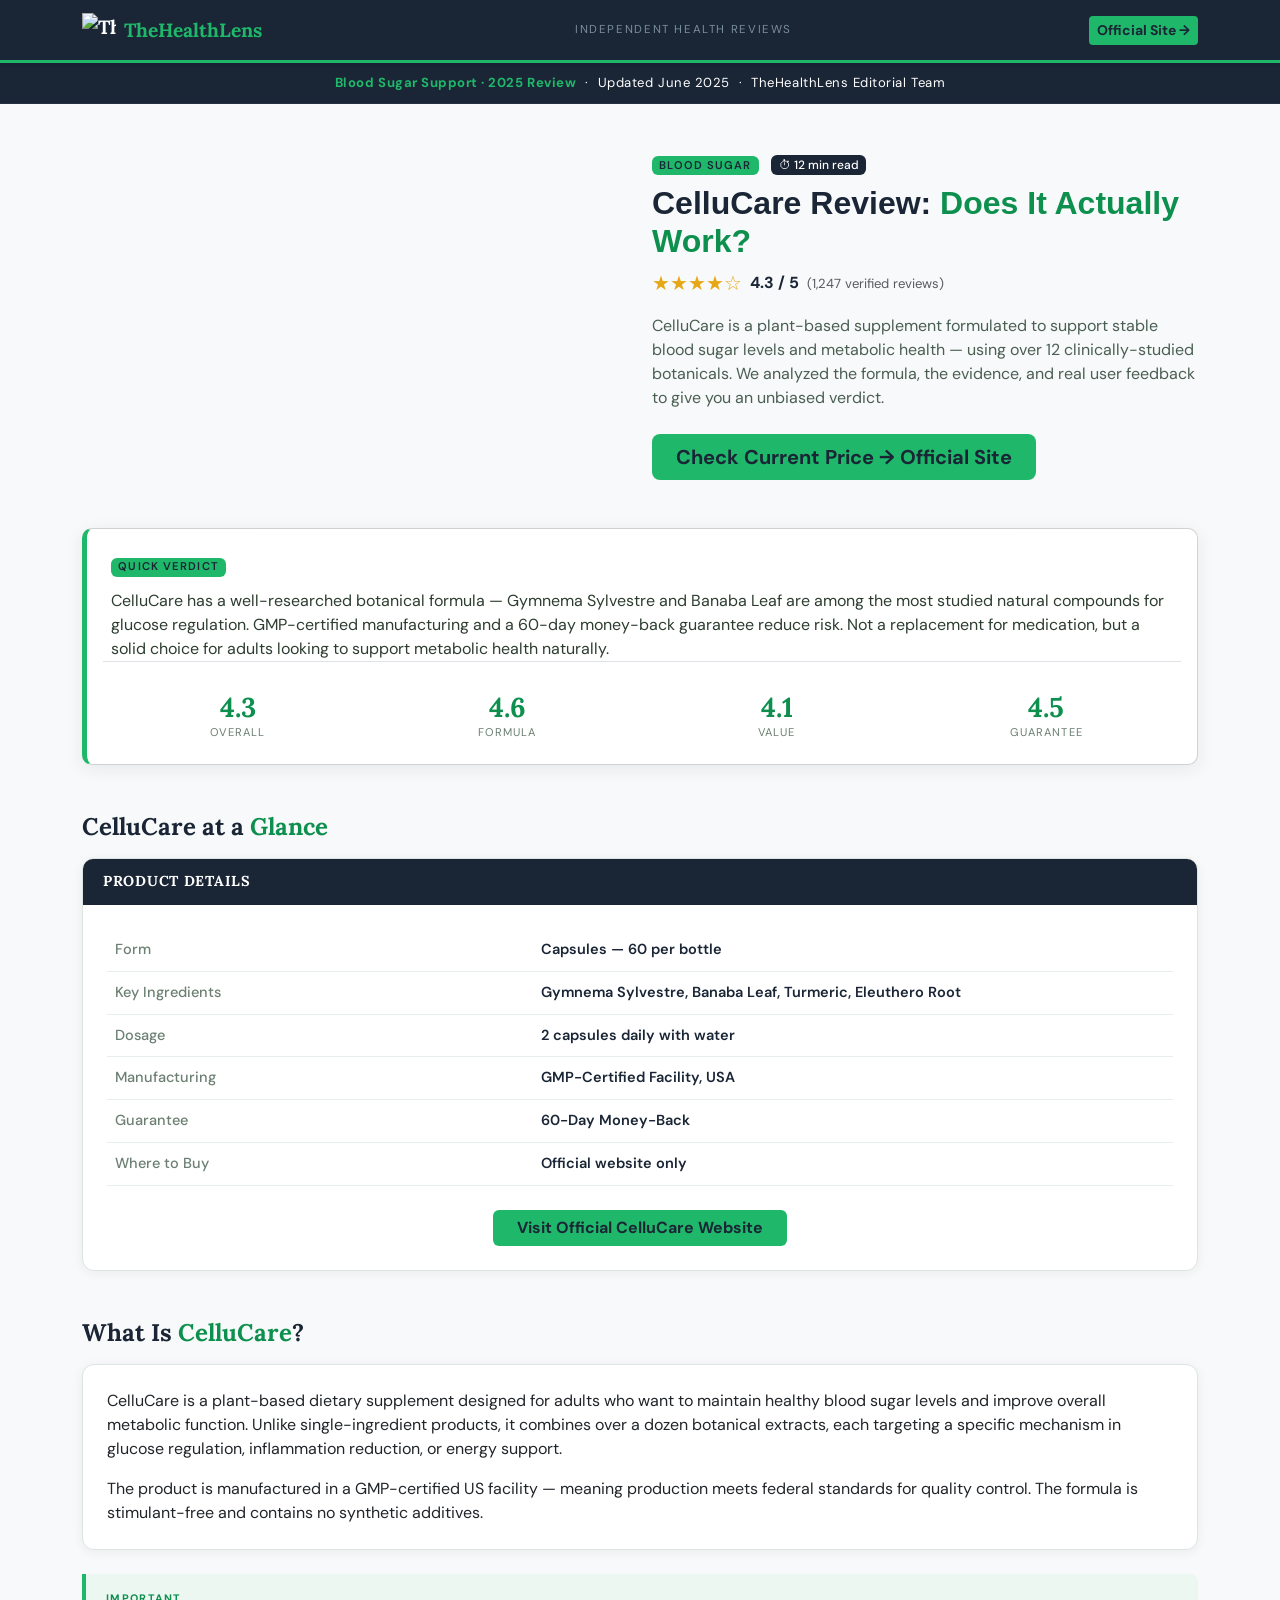
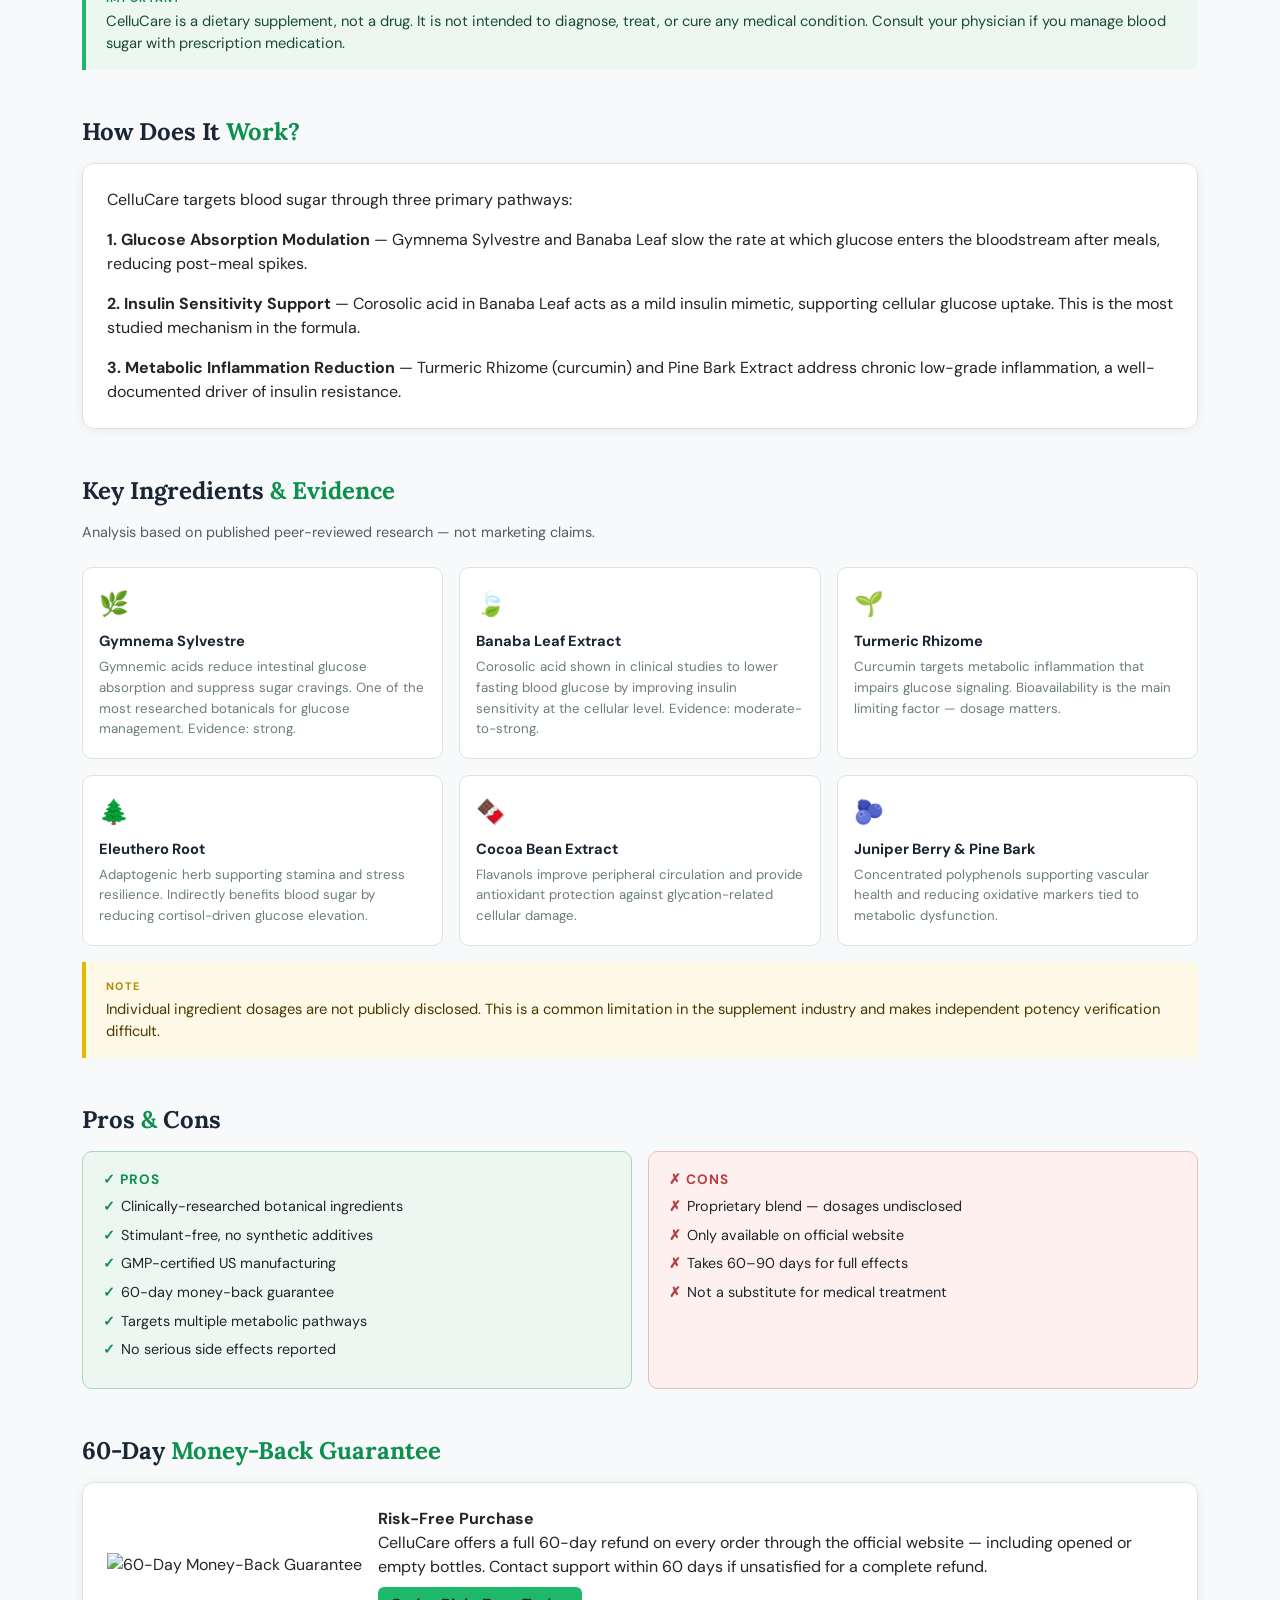
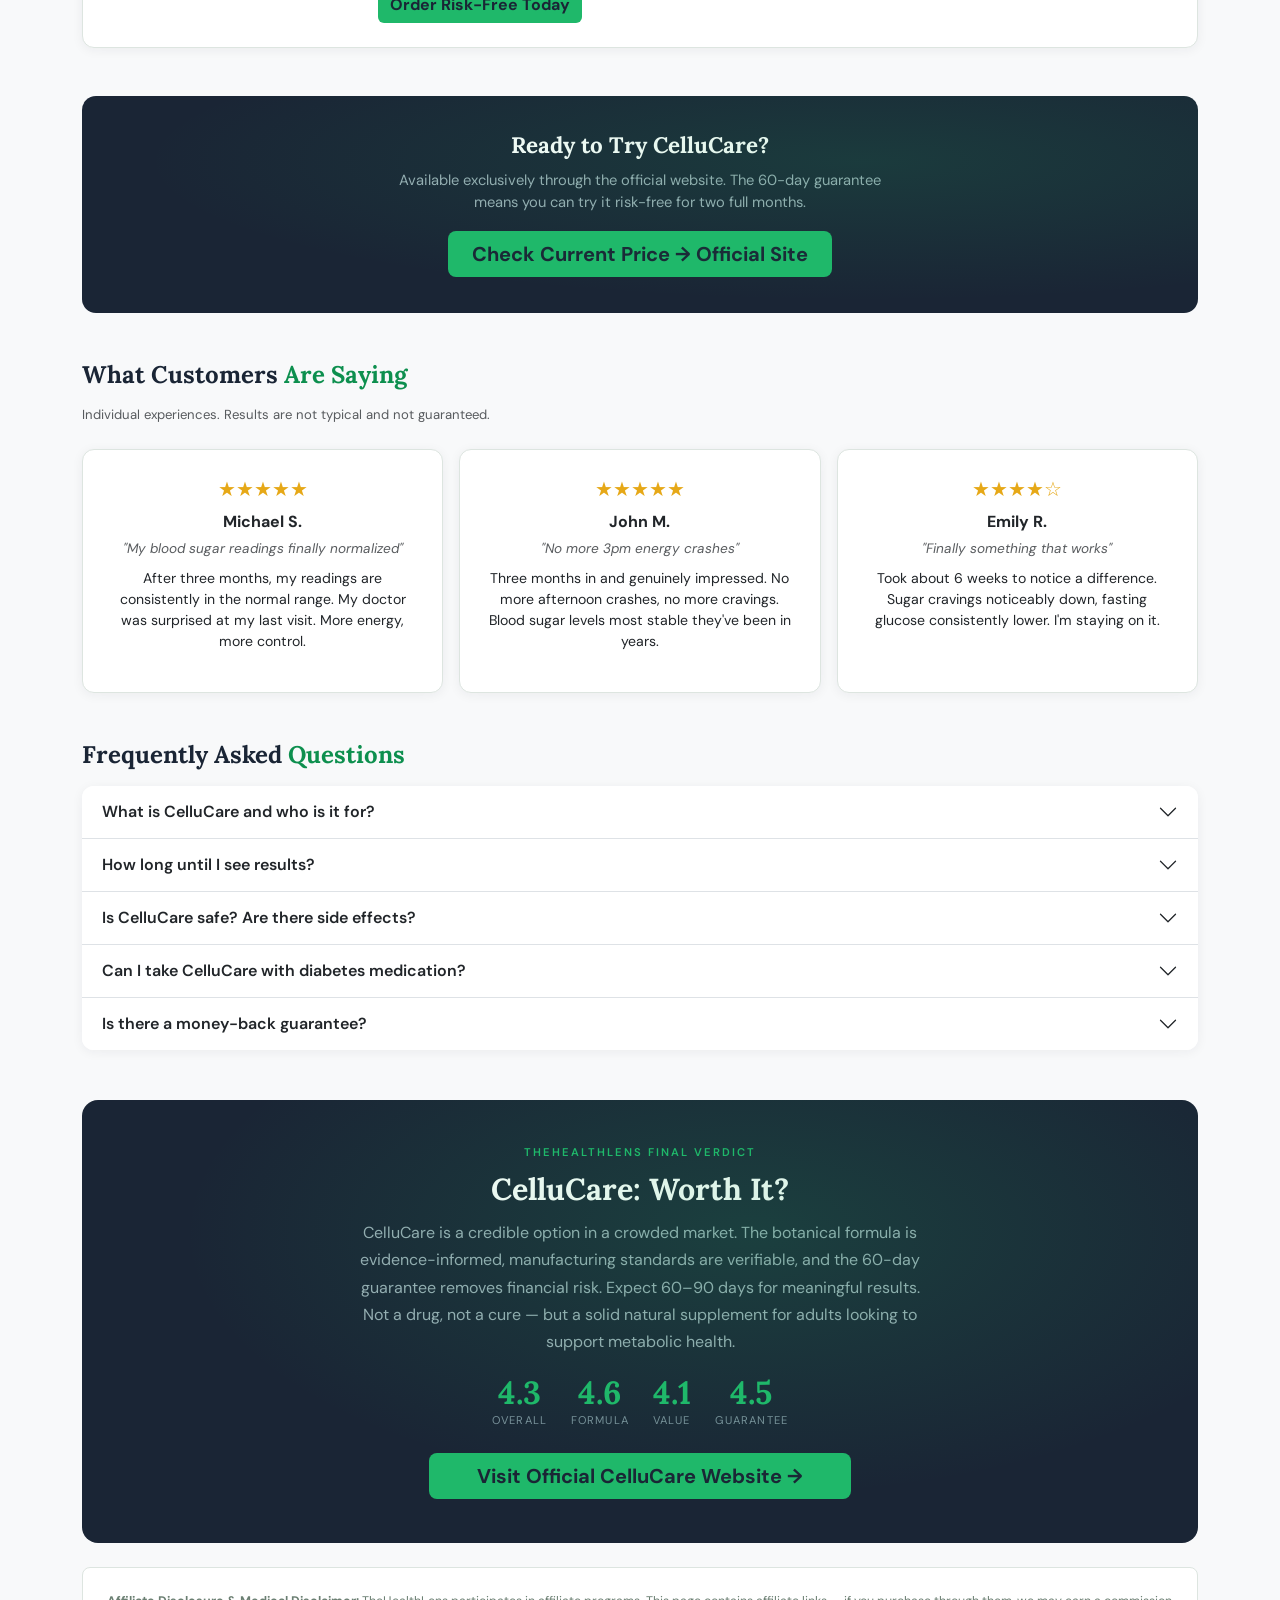
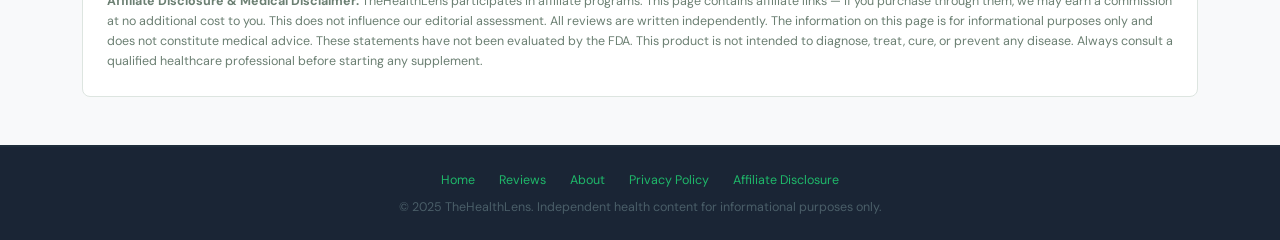
==== site/cellucare-review.html @ 026f0a23 "Add cellucare and echoxen review pages" ====
<!DOCTYPE html>
<html lang="en-US">
<head>
<meta charset="UTF-8" />
<meta name="viewport" content="width=device-width, initial-scale=1" />

<title>CelluCare Review (2025): Does This Blood Sugar Supplement Actually Work?</title>
<meta name="description" content="Honest CelluCare review. We analyzed the ingredients, evidence, and real user results so you can decide if it's worth trying." />
<meta name="robots" content="index, follow, max-image-preview:large" />
<link rel="canonical" href="https://thehealthlens.com/reviews/cellucare-review/" />
<meta property="og:type" content="article" />
<meta property="og:title" content="CelluCare Review (2025): Does This Blood Sugar Supplement Actually Work?" />
<meta property="og:description" content="Honest, in-depth CelluCare review by TheHealthLens." />
<meta property="og:site_name" content="TheHealthLens" />

<script type="application/ld+json">
{
  "@context": "https://schema.org",
  "@type": "Review",
  "name": "CelluCare Review",
  "reviewBody": "CelluCare has a well-researched botanical formula backed by a 60-day money-back guarantee. Key ingredients like Gymnema Sylvestre and Banaba Leaf are clinically studied for glucose support.",
  "datePublished": "2025-01-15",
  "dateModified": "2025-06-01",
  "author": { "@type": "Organization", "name": "TheHealthLens", "url": "https://thehealthlens.com" },
  "reviewRating": { "@type": "Rating", "ratingValue": "4.3", "bestRating": "5" },
  "itemReviewed": {
    "@type": "Product",
    "name": "CelluCare",
    "brand": { "@type": "Brand", "name": "CelluCare" },
    "aggregateRating": { "@type": "AggregateRating", "ratingValue": "4.3", "reviewCount": "1247", "bestRating": "5" }
  }
}
</script>
<script type="application/ld+json">
{
  "@context": "https://schema.org",
  "@type": "FAQPage",
  "mainEntity": [
    { "@type": "Question", "name": "What is CelluCare?", "acceptedAnswer": { "@type": "Answer", "text": "CelluCare is a plant-based supplement formulated to support healthy blood sugar levels and metabolic function in adults." } },
    { "@type": "Question", "name": "How long until results?", "acceptedAnswer": { "@type": "Answer", "text": "Most users notice improvements within 2–3 weeks; full effects typically appear after 60–90 days of consistent use." } },
    { "@type": "Question", "name": "Is there a money-back guarantee?", "acceptedAnswer": { "@type": "Answer", "text": "Yes — 60-day, 100% money-back guarantee on all purchases from the official website." } }
  ]
}
</script>

<link href="https://fonts.googleapis.com/css2?family=Lora:ital,wght@0,400;0,600;0,700;1,400&family=DM+Sans:wght@300;400;500;600&display=swap" rel="stylesheet" />
<link href="https://cdn.jsdelivr.net/npm/bootstrap@5.3.0/dist/css/bootstrap.min.css" rel="stylesheet" />
<link rel="stylesheet" href="https://cdn.plyr.io/3.7.8/plyr.css" />

<style>
  :root {
    --navy:    #1a2535;
    --emerald: #1FB86A;
    --emerald-dark: #0d8f4e;
    --off-white: #f0f4f1;
  }

  body { font-family: 'DM Sans', sans-serif; background: #f8f9fa; }

  /* Navbar */
  .site-nav { background: var(--navy) !important; border-bottom: 3px solid var(--emerald); }
  .site-nav .navbar-brand { font-family: 'Lora', serif; font-weight: 700; color: #fff !important; font-size: 1.2rem; }
  .site-nav .navbar-brand span { color: var(--emerald); }
  .site-nav .nav-label { font-size: 0.72rem; letter-spacing: 0.14em; text-transform: uppercase; color: #7a8f9a; }

  /* Hero Banner */
  .hero-banner {
    background: var(--navy);
    color: #fff;
    padding: 10px 0;
    text-align: center;
    font-size: 0.82rem;
    letter-spacing: 0.04em;
    border-bottom: 1px solid #243044;
  }
  .hero-banner strong { color: var(--emerald); }

  /* Badges */
  .badge-thl { background: var(--emerald); color: var(--navy); font-weight: 600; font-size: 0.7rem; letter-spacing: 0.1em; text-transform: uppercase; }
  .badge-navy { background: var(--navy); color: #fff; font-weight: 500; }

  /* Buttons */
  .btn-thl { background: var(--emerald); color: var(--navy); font-weight: 700; border: none; transition: background .2s, transform .15s; }
  .btn-thl:hover { background: var(--emerald-dark); color: #fff; transform: translateY(-1px); }
  .btn-thl-outline { background: transparent; color: var(--emerald); border: 2px solid var(--emerald); font-weight: 700; transition: all .2s; }
  .btn-thl-outline:hover { background: var(--emerald); color: var(--navy); }

  /* Section title */
  .section-title { font-family: 'Lora', serif; font-weight: 800; color: var(--navy); font-size: 1.5rem; margin: 3rem 0 1rem; }
  .section-title .accent { color: var(--emerald-dark); }

  /* Cards */
  .thl-card { border: 1.5px solid #dde5e0; border-radius: 12px; box-shadow: 0 2px 12px rgba(26,37,53,.06); background: #fff; }
  .thl-card .card-header-bar { background: var(--navy); color: #fff; border-radius: 10px 10px 0 0; padding: 12px 20px; font-family: 'Lora', serif; font-weight: 700; font-size: 0.9rem; letter-spacing: 0.05em; text-transform: uppercase; }

  /* Rating stars */
  .stars-thl { color: var(--emerald); font-size: 1.1rem; letter-spacing: 2px; }
  .stars-warning { color: #e6a817; }

  /* Verdict box */
  .verdict-card { border-left: 5px solid var(--emerald); border-radius: 10px; background: #fff; box-shadow: 0 4px 18px rgba(26,37,53,.08); }
  .verdict-score { text-align: center; }
  .verdict-score .num { font-family: 'Lora', serif; font-weight: 800; font-size: 1.7rem; color: var(--emerald-dark); line-height: 1; }
  .verdict-score .lbl { font-size: 0.7rem; text-transform: uppercase; letter-spacing: 0.1em; color: #6b7f72; margin-top: 2px; }

  /* Pros / Cons */
  .pro-box { background: #edf7f2; border: 1.5px solid #a3d9be; border-radius: 10px; padding: 20px; }
  .con-box { background: #fdf0ef; border: 1.5px solid #e8c0bc; border-radius: 10px; padding: 20px; }
  .pro-box h5 { color: var(--emerald-dark); font-weight: 700; font-size: 0.85rem; text-transform: uppercase; letter-spacing: 0.08em; }
  .con-box h5 { color: #b94040; font-weight: 700; font-size: 0.85rem; text-transform: uppercase; letter-spacing: 0.08em; }
  .pro-box li, .con-box li { font-size: 0.9rem; margin-bottom: 7px; list-style: none; padding-left: 18px; position: relative; }
  .pro-box li::before { content: '✓'; position: absolute; left: 0; color: var(--emerald-dark); font-weight: 700; }
  .con-box li::before { content: '✗'; position: absolute; left: 0; color: #b94040; font-weight: 700; }

  /* Ingredient card */
  .ingredient-card { background: #fff; border: 1.5px solid #dde5e0; border-radius: 10px; padding: 18px 16px; transition: box-shadow .2s, border-color .2s; }
  .ingredient-card:hover { box-shadow: 0 6px 20px rgba(26,37,53,.1); border-color: var(--emerald); }
  .ingredient-card .ic-name { font-weight: 700; font-size: 0.92rem; color: var(--navy); margin-bottom: 5px; }
  .ingredient-card p { font-size: 0.83rem; color: #6b7f72; margin: 0; line-height: 1.55; }

  /* CTA box */
  .cta-box { background: var(--navy); border-radius: 14px; color: #fff; padding: 36px 32px; text-align: center; position: relative; overflow: hidden; }
  .cta-box::before { content: ''; position: absolute; inset: 0; background: radial-gradient(ellipse at 70% 30%, rgba(31,184,106,.15) 0%, transparent 65%); pointer-events: none; }
  .cta-box h3 { font-family: 'Lora', serif; font-weight: 800; font-size: 1.4rem; margin-bottom: 10px; }
  .cta-box p { color: #9aadb5; font-size: 0.92rem; max-width: 500px; margin: 0 auto 18px; }

  /* Final verdict */
  .final-verdict { background: var(--navy); border-radius: 16px; color: #fff; padding: 44px 36px; text-align: center; position: relative; overflow: hidden; margin-top: 50px; }
  .final-verdict::before { content: ''; position: absolute; inset: 0; background: radial-gradient(ellipse at 60% 30%, rgba(31,184,106,.18) 0%, transparent 60%); pointer-events: none; }
  .final-verdict h2 { font-family: 'Lora', serif; font-weight: 800; font-size: 1.9rem; margin-bottom: 12px; }
  .final-verdict p { color: #9aadb5; max-width: 560px; margin: 0 auto 22px; line-height: 1.7; }
  .fv-score .num { font-family: 'Lora', serif; font-weight: 800; font-size: 2rem; color: var(--emerald); line-height: 1; }
  .fv-score .lbl { font-size: 0.7rem; color: #7a8f9a; text-transform: uppercase; letter-spacing: 0.1em; margin-top: 3px; }

  /* Callout */
  .callout-green { background: #edf7f2; border-left: 4px solid var(--emerald); border-radius: 0 8px 8px 0; padding: 16px 20px; font-size: 0.92rem; color: #1a4a35; }
  .callout-yellow { background: #fef9e7; border-left: 4px solid #e6b800; border-radius: 0 8px 8px 0; padding: 16px 20px; font-size: 0.92rem; color: #4a3800; }
  .callout-label { font-size: 0.68rem; font-weight: 700; text-transform: uppercase; letter-spacing: 0.12em; display: block; margin-bottom: 4px; }
  .callout-green .callout-label { color: var(--emerald-dark); }
  .callout-yellow .callout-label { color: #b08a00; }

  /* Disclaimer */
  .disclaimer { background: #fff; border: 1px solid #dde5e0; border-radius: 8px; font-size: 0.78rem; color: #6b7f72; line-height: 1.6; }

  /* Footer */
  footer { background: var(--navy); color: #4a5e68; font-size: 0.78rem; border-top: 2px solid #1e2d3a; }
  footer a { color: var(--emerald); text-decoration: none; }

  /* Plyr */
  .plyr__video-embed iframe { pointer-events: none; }
  .plyr__controls { pointer-events: auto; z-index: 10; }

  /* Info table */
  .info-table { width: 100%; border-collapse: collapse; font-size: 0.91rem; }
  .info-table tr { border-bottom: 1px solid #e8eee9; }
  .info-table td { padding: 10px 8px; }
  .info-table td:first-child { color: #6b7f72; font-weight: 500; width: 40%; }
  .info-table td:last-child { color: var(--navy); font-weight: 600; }
</style>
</head>
<body>

<!-- Navbar -->
<nav class="navbar navbar-expand-lg site-nav sticky-top shadow-sm">
  <div class="container">
    <a class="navbar-brand d-flex align-items-center gap-2" href="https://thehealthlens.com">
      <img src="assets/brand/logo.png" alt="TheHealthLens" width="34" height="34" style="object-fit:contain;" />
      <span>The<span>Health</span>Lens</span>
    </a>
    <span class="nav-label d-none d-md-block">Independent Health Reviews</span>
    <a href="AFFILIATE_LINK_CELLUCARE" class="btn btn-thl btn-sm fw-bold" rel="nofollow sponsored" target="_blank">Official Site →</a>
  </div>
</nav>

<!-- Top Bar -->
<div class="hero-banner">
  <strong>Blood Sugar Support · 2025 Review</strong> &nbsp;·&nbsp; Updated June 2025 &nbsp;·&nbsp; TheHealthLens Editorial Team
</div>

<main class="container my-5">

  <!-- HERO: VIDEO + INTRO -->
  <section class="row align-items-center g-4 mb-5">
    <div class="col-lg-6">
      <div class="plyr__video-embed" id="player" style="border-radius:10px; overflow:hidden;">
        <iframe src="https://www.youtube.com/embed/PJR7T5df5b4?controls=0&modestbranding=1&rel=0&iv_load_policy=3" allowfullscreen allow="autoplay" title="CelluCare Blood Sugar Support Overview"></iframe>
      </div>
    </div>
    <div class="col-lg-6 text-center text-lg-start">
      <div class="mb-2">
        <span class="badge badge-thl me-2">Blood Sugar</span>
        <span class="badge badge-navy">⏱ 12 min read</span>
      </div>
      <h1 class="fw-bold mb-2" style="font-family:'Syne',sans-serif; font-size:2rem; color:var(--navy);">CelluCare Review: <span style="color:var(--emerald-dark);">Does It Actually Work?</span></h1>
      <div class="d-flex align-items-center gap-2 justify-content-center justify-content-lg-start mb-3">
        <span class="stars-warning fs-5">★★★★☆</span>
        <span class="fw-bold" style="color:var(--navy);">4.3 / 5</span>
        <span class="text-muted" style="font-size:0.82rem;">(1,247 verified reviews)</span>
      </div>
      <p class="mb-4" style="color:#4a5e52;">CelluCare is a plant-based supplement formulated to support stable blood sugar levels and metabolic health — using over 12 clinically-studied botanicals. We analyzed the formula, the evidence, and real user feedback to give you an unbiased verdict.</p>
      <a href="AFFILIATE_LINK_CELLUCARE" class="btn btn-thl btn-lg fw-bold px-4" rel="nofollow sponsored" target="_blank">Check Current Price → Official Site</a>
    </div>
  </section>

  <!-- QUICK VERDICT -->
  <div class="verdict-card card p-4 mb-5">
    <div class="mb-1"><span class="badge badge-thl">Quick Verdict</span></div>
    <p class="mt-2 mb-3" style="font-size:1rem; color:#2d3d30;">CelluCare has a well-researched botanical formula — Gymnema Sylvestre and Banaba Leaf are among the most studied natural compounds for glucose regulation. GMP-certified manufacturing and a 60-day money-back guarantee reduce risk. Not a replacement for medication, but a solid choice for adults looking to support metabolic health naturally.</p>
    <div class="row g-3 pt-3 border-top">
      <div class="col-3 verdict-score"><div class="num">4.3</div><div class="lbl">Overall</div></div>
      <div class="col-3 verdict-score"><div class="num">4.6</div><div class="lbl">Formula</div></div>
      <div class="col-3 verdict-score"><div class="num">4.1</div><div class="lbl">Value</div></div>
      <div class="col-3 verdict-score"><div class="num">4.5</div><div class="lbl">Guarantee</div></div>
    </div>
  </div>

  <!-- AT A GLANCE -->
  <h2 class="section-title">CelluCare at a <span class="accent">Glance</span></h2>
  <div class="thl-card card mb-5">
    <div class="card-header-bar">Product Details</div>
    <div class="card-body p-4">
      <table class="info-table">
        <tr><td>Form</td><td>Capsules — 60 per bottle</td></tr>
        <tr><td>Key Ingredients</td><td>Gymnema Sylvestre, Banaba Leaf, Turmeric, Eleuthero Root</td></tr>
        <tr><td>Dosage</td><td>2 capsules daily with water</td></tr>
        <tr><td>Manufacturing</td><td>GMP-Certified Facility, USA</td></tr>
        <tr><td>Guarantee</td><td>60-Day Money-Back</td></tr>
        <tr><td>Where to Buy</td><td>Official website only</td></tr>
      </table>
      <div class="text-center mt-4">
        <a href="AFFILIATE_LINK_CELLUCARE" class="btn btn-thl fw-bold px-4" rel="nofollow sponsored" target="_blank">Visit Official CelluCare Website</a>
      </div>
    </div>
  </div>

  <!-- WHAT IS IT -->
  <h2 class="section-title">What Is <span class="accent">CelluCare</span>?</h2>
  <div class="thl-card card p-4 mb-4">
    <p class="fs-6">CelluCare is a plant-based dietary supplement designed for adults who want to maintain healthy blood sugar levels and improve overall metabolic function. Unlike single-ingredient products, it combines over a dozen botanical extracts, each targeting a specific mechanism in glucose regulation, inflammation reduction, or energy support.</p>
    <p class="mb-0 fs-6">The product is manufactured in a GMP-certified US facility — meaning production meets federal standards for quality control. The formula is stimulant-free and contains no synthetic additives.</p>
  </div>
  <div class="callout-green mb-5">
    <span class="callout-label">Important</span>
    CelluCare is a dietary supplement, not a drug. It is not intended to diagnose, treat, or cure any medical condition. Consult your physician if you manage blood sugar with prescription medication.
  </div>

  <!-- HOW IT WORKS -->
  <h2 class="section-title">How Does It <span class="accent">Work?</span></h2>
  <div class="thl-card card p-4 mb-5">
    <p class="fs-6">CelluCare targets blood sugar through three primary pathways:</p>
    <p class="fs-6"><strong>1. Glucose Absorption Modulation</strong> — Gymnema Sylvestre and Banaba Leaf slow the rate at which glucose enters the bloodstream after meals, reducing post-meal spikes.</p>
    <p class="fs-6"><strong>2. Insulin Sensitivity Support</strong> — Corosolic acid in Banaba Leaf acts as a mild insulin mimetic, supporting cellular glucose uptake. This is the most studied mechanism in the formula.</p>
    <p class="fs-6 mb-0"><strong>3. Metabolic Inflammation Reduction</strong> — Turmeric Rhizome (curcumin) and Pine Bark Extract address chronic low-grade inflammation, a well-documented driver of insulin resistance.</p>
  </div>

  <!-- INGREDIENTS -->
  <h2 class="section-title">Key Ingredients <span class="accent">&amp; Evidence</span></h2>
  <p class="text-muted mb-4" style="font-size:0.9rem;">Analysis based on published peer-reviewed research — not marketing claims.</p>
  <div class="row row-cols-1 row-cols-md-3 g-3 mb-3">
    <div class="col"><div class="ingredient-card h-100">
      <div class="fs-4 mb-2">🌿</div>
      <div class="ic-name">Gymnema Sylvestre</div>
      <p>Gymnemic acids reduce intestinal glucose absorption and suppress sugar cravings. One of the most researched botanicals for glucose management. Evidence: strong.</p>
    </div></div>
    <div class="col"><div class="ingredient-card h-100">
      <div class="fs-4 mb-2">🍃</div>
      <div class="ic-name">Banaba Leaf Extract</div>
      <p>Corosolic acid shown in clinical studies to lower fasting blood glucose by improving insulin sensitivity at the cellular level. Evidence: moderate-to-strong.</p>
    </div></div>
    <div class="col"><div class="ingredient-card h-100">
      <div class="fs-4 mb-2">🌱</div>
      <div class="ic-name">Turmeric Rhizome</div>
      <p>Curcumin targets metabolic inflammation that impairs glucose signaling. Bioavailability is the main limiting factor — dosage matters.</p>
    </div></div>
    <div class="col"><div class="ingredient-card h-100">
      <div class="fs-4 mb-2">🌲</div>
      <div class="ic-name">Eleuthero Root</div>
      <p>Adaptogenic herb supporting stamina and stress resilience. Indirectly benefits blood sugar by reducing cortisol-driven glucose elevation.</p>
    </div></div>
    <div class="col"><div class="ingredient-card h-100">
      <div class="fs-4 mb-2">🍫</div>
      <div class="ic-name">Cocoa Bean Extract</div>
      <p>Flavanols improve peripheral circulation and provide antioxidant protection against glycation-related cellular damage.</p>
    </div></div>
    <div class="col"><div class="ingredient-card h-100">
      <div class="fs-4 mb-2">🫐</div>
      <div class="ic-name">Juniper Berry &amp; Pine Bark</div>
      <p>Concentrated polyphenols supporting vascular health and reducing oxidative markers tied to metabolic dysfunction.</p>
    </div></div>
  </div>
  <div class="callout-yellow mb-5">
    <span class="callout-label">Note</span>
    Individual ingredient dosages are not publicly disclosed. This is a common limitation in the supplement industry and makes independent potency verification difficult.
  </div>

  <!-- PROS & CONS -->
  <h2 class="section-title">Pros <span class="accent">&amp;</span> Cons</h2>
  <div class="row g-3 mb-5">
    <div class="col-md-6">
      <div class="pro-box h-100">
        <h5>✓ Pros</h5>
        <ul class="ps-0 mb-0">
          <li>Clinically-researched botanical ingredients</li>
          <li>Stimulant-free, no synthetic additives</li>
          <li>GMP-certified US manufacturing</li>
          <li>60-day money-back guarantee</li>
          <li>Targets multiple metabolic pathways</li>
          <li>No serious side effects reported</li>
        </ul>
      </div>
    </div>
    <div class="col-md-6">
      <div class="con-box h-100">
        <h5>✗ Cons</h5>
        <ul class="ps-0 mb-0">
          <li>Proprietary blend — dosages undisclosed</li>
          <li>Only available on official website</li>
          <li>Takes 60–90 days for full effects</li>
          <li>Not a substitute for medical treatment</li>
        </ul>
      </div>
    </div>
  </div>

  <!-- GUARANTEE -->
  <h2 class="section-title">60-Day <span class="accent">Money-Back Guarantee</span></h2>
  <div class="thl-card card p-4 mb-5">
    <div class="row align-items-center g-3">
      <div class="col-auto">
        <img src="https://cellucarehq.com/assets/img/guarantee_badge.png" alt="60-Day Money-Back Guarantee" style="width:100px;" />
      </div>
      <div class="col">
        <p class="mb-2 fs-6"><strong>Risk-Free Purchase</strong><br>CelluCare offers a full 60-day refund on every order through the official website — including opened or empty bottles. Contact support within 60 days if unsatisfied for a complete refund.</p>
        <a href="AFFILIATE_LINK_CELLUCARE" class="btn btn-thl fw-bold" rel="nofollow sponsored" target="_blank">Order Risk-Free Today</a>
      </div>
    </div>
  </div>

  <!-- CTA -->
  <div class="cta-box mb-5">
    <h3>Ready to Try CelluCare?</h3>
    <p>Available exclusively through the official website. The 60-day guarantee means you can try it risk-free for two full months.</p>
    <a href="AFFILIATE_LINK_CELLUCARE" class="btn btn-thl btn-lg fw-bold px-4" rel="nofollow sponsored" target="_blank">Check Current Price → Official Site</a>
  </div>

  <!-- TESTIMONIALS -->
  <h2 class="section-title">What Customers <span class="accent">Are Saying</span></h2>
  <p class="text-muted mb-4" style="font-size:0.82rem;">Individual experiences. Results are not typical and not guaranteed.</p>
  <div class="row row-cols-1 row-cols-md-3 g-3 mb-5">
    <div class="col">
      <div class="thl-card card h-100 p-4 text-center">
        <div class="stars-warning fs-5 mb-2">★★★★★</div>
        <h6 class="fw-bold">Michael S.</h6>
        <p class="text-muted fst-italic mb-2" style="font-size:0.85rem;">"My blood sugar readings finally normalized"</p>
        <p style="font-size:0.88rem;">After three months, my readings are consistently in the normal range. My doctor was surprised at my last visit. More energy, more control.</p>
      </div>
    </div>
    <div class="col">
      <div class="thl-card card h-100 p-4 text-center">
        <div class="stars-warning fs-5 mb-2">★★★★★</div>
        <h6 class="fw-bold">John M.</h6>
        <p class="text-muted fst-italic mb-2" style="font-size:0.85rem;">"No more 3pm energy crashes"</p>
        <p style="font-size:0.88rem;">Three months in and genuinely impressed. No more afternoon crashes, no more cravings. Blood sugar levels most stable they've been in years.</p>
      </div>
    </div>
    <div class="col">
      <div class="thl-card card h-100 p-4 text-center">
        <div class="stars-warning fs-5 mb-2">★★★★☆</div>
        <h6 class="fw-bold">Emily R.</h6>
        <p class="text-muted fst-italic mb-2" style="font-size:0.85rem;">"Finally something that works"</p>
        <p style="font-size:0.88rem;">Took about 6 weeks to notice a difference. Sugar cravings noticeably down, fasting glucose consistently lower. I'm staying on it.</p>
      </div>
    </div>
  </div>

  <!-- FAQ -->
  <h2 class="section-title">Frequently Asked <span class="accent">Questions</span></h2>
  <div class="accordion mb-5" id="faqAccordion" style="border-radius:12px; overflow:hidden; box-shadow:0 2px 12px rgba(26,37,53,.06);">
    <div class="accordion-item border-0 border-bottom">
      <h2 class="accordion-header"><button class="accordion-button collapsed fw-semibold" type="button" data-bs-toggle="collapse" data-bs-target="#faq1">What is CelluCare and who is it for?</button></h2>
      <div id="faq1" class="accordion-collapse collapse" data-bs-parent="#faqAccordion">
        <div class="accordion-body text-muted">CelluCare is a plant-based supplement for adults who want to support healthy blood sugar levels and metabolic function — alongside a healthy diet. It is not intended as a replacement for prescribed diabetes management.</div>
      </div>
    </div>
    <div class="accordion-item border-0 border-bottom">
      <h2 class="accordion-header"><button class="accordion-button collapsed fw-semibold" type="button" data-bs-toggle="collapse" data-bs-target="#faq2">How long until I see results?</button></h2>
      <div id="faq2" class="accordion-collapse collapse" data-bs-parent="#faqAccordion">
        <div class="accordion-body text-muted">Most users notice subtle improvements within 2–3 weeks. Full effects on blood sugar stability and energy are typically most pronounced after 60–90 days of consistent use.</div>
      </div>
    </div>
    <div class="accordion-item border-0 border-bottom">
      <h2 class="accordion-header"><button class="accordion-button collapsed fw-semibold" type="button" data-bs-toggle="collapse" data-bs-target="#faq3">Is CelluCare safe? Are there side effects?</button></h2>
      <div id="faq3" class="accordion-collapse collapse" data-bs-parent="#faqAccordion">
        <div class="accordion-body text-muted">The ingredients are natural botanicals and generally well-tolerated. Mild digestive adjustment is possible in the first week. Consult your physician if you take glucose-lowering medication, are pregnant, or have an existing condition.</div>
      </div>
    </div>
    <div class="accordion-item border-0 border-bottom">
      <h2 class="accordion-header"><button class="accordion-button collapsed fw-semibold" type="button" data-bs-toggle="collapse" data-bs-target="#faq4">Can I take CelluCare with diabetes medication?</button></h2>
      <div id="faq4" class="accordion-collapse collapse" data-bs-parent="#faqAccordion">
        <div class="accordion-body text-muted">Gymnema and Banaba Leaf can influence blood glucose. If you take insulin, metformin, or other glucose-lowering drugs, consult your physician before use to avoid potential additive effects.</div>
      </div>
    </div>
    <div class="accordion-item border-0">
      <h2 class="accordion-header"><button class="accordion-button collapsed fw-semibold" type="button" data-bs-toggle="collapse" data-bs-target="#faq5">Is there a money-back guarantee?</button></h2>
      <div id="faq5" class="accordion-collapse collapse" data-bs-parent="#faqAccordion">
        <div class="accordion-body text-muted">Yes — 60-day, 100% money-back guarantee on all purchases from the official website. Contact support within 60 days for a full refund, no questions asked, even on empty bottles.</div>
      </div>
    </div>
  </div>

  <!-- FINAL VERDICT -->
  <div class="final-verdict">
    <div style="font-size:0.7rem;font-weight:600;letter-spacing:0.18em;text-transform:uppercase;color:var(--emerald);margin-bottom:10px;">TheHealthLens Final Verdict</div>
    <h2>CelluCare: Worth It?</h2>
    <p>CelluCare is a credible option in a crowded market. The botanical formula is evidence-informed, manufacturing standards are verifiable, and the 60-day guarantee removes financial risk. Expect 60–90 days for meaningful results. Not a drug, not a cure — but a solid natural supplement for adults looking to support metabolic health.</p>
    <div class="row justify-content-center g-4 mb-4">
      <div class="col-auto fv-score text-center"><div class="num">4.3</div><div class="lbl">Overall</div></div>
      <div class="col-auto fv-score text-center"><div class="num">4.6</div><div class="lbl">Formula</div></div>
      <div class="col-auto fv-score text-center"><div class="num">4.1</div><div class="lbl">Value</div></div>
      <div class="col-auto fv-score text-center"><div class="num">4.5</div><div class="lbl">Guarantee</div></div>
    </div>
    <a href="AFFILIATE_LINK_CELLUCARE" class="btn btn-thl btn-lg fw-bold px-5" rel="nofollow sponsored" target="_blank">Visit Official CelluCare Website →</a>
  </div>

  <!-- DISCLAIMER -->
  <div class="disclaimer p-4 mt-4 mb-3">
    <strong>Affiliate Disclosure &amp; Medical Disclaimer:</strong> TheHealthLens participates in affiliate programs. This page contains affiliate links — if you purchase through them, we may earn a commission at no additional cost to you. This does not influence our editorial assessment. All reviews are written independently. The information on this page is for informational purposes only and does not constitute medical advice. These statements have not been evaluated by the FDA. This product is not intended to diagnose, treat, cure, or prevent any disease. Always consult a qualified healthcare professional before starting any supplement.
  </div>

</main>

<!-- FOOTER -->
<footer class="py-4 text-center">
  <div class="container">
    <div class="d-flex justify-content-center gap-4 flex-wrap mb-2">
      <a href="https://thehealthlens.com">Home</a>
      <a href="https://thehealthlens.com/reviews/">Reviews</a>
      <a href="https://thehealthlens.com/about/">About</a>
      <a href="https://thehealthlens.com/privacy-policy/">Privacy Policy</a>
      <a href="https://thehealthlens.com/affiliate-disclosure/">Affiliate Disclosure</a>
    </div>
    <p class="mb-0">&copy; 2025 TheHealthLens. Independent health content for informational purposes only.</p>
  </div>
</footer>

<script src="https://cdn.jsdelivr.net/npm/bootstrap@5.3.0/dist/js/bootstrap.bundle.min.js"></script>
<script>
(function(){
  var s = document.createElement('script');
  s.src = 'https://cdn.plyr.io/3.7.8/plyr.polyfilled.js';
  s.onload = function(){ new Plyr('#player', { controls: ['play','progress','current-time','mute','volume'] }); };
  document.head.appendChild(s);
})();
</script>
</body>
</html>
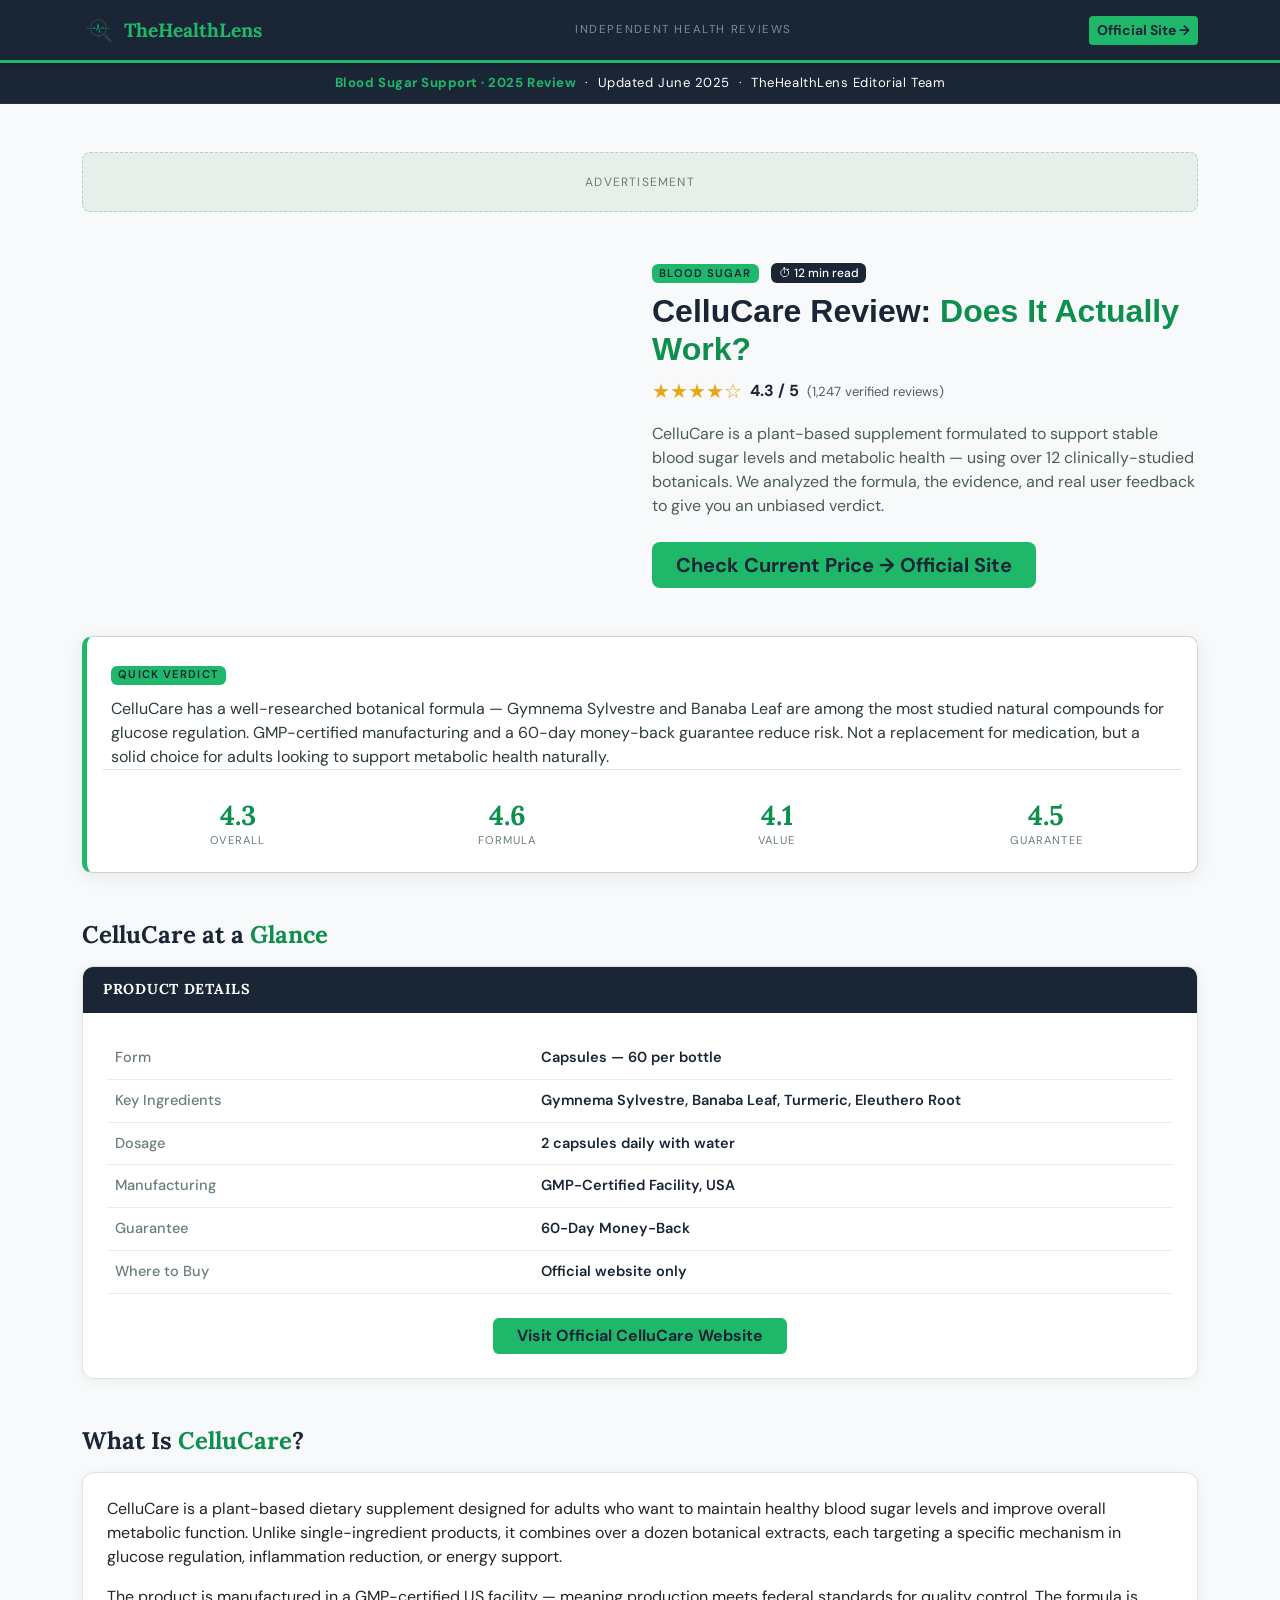
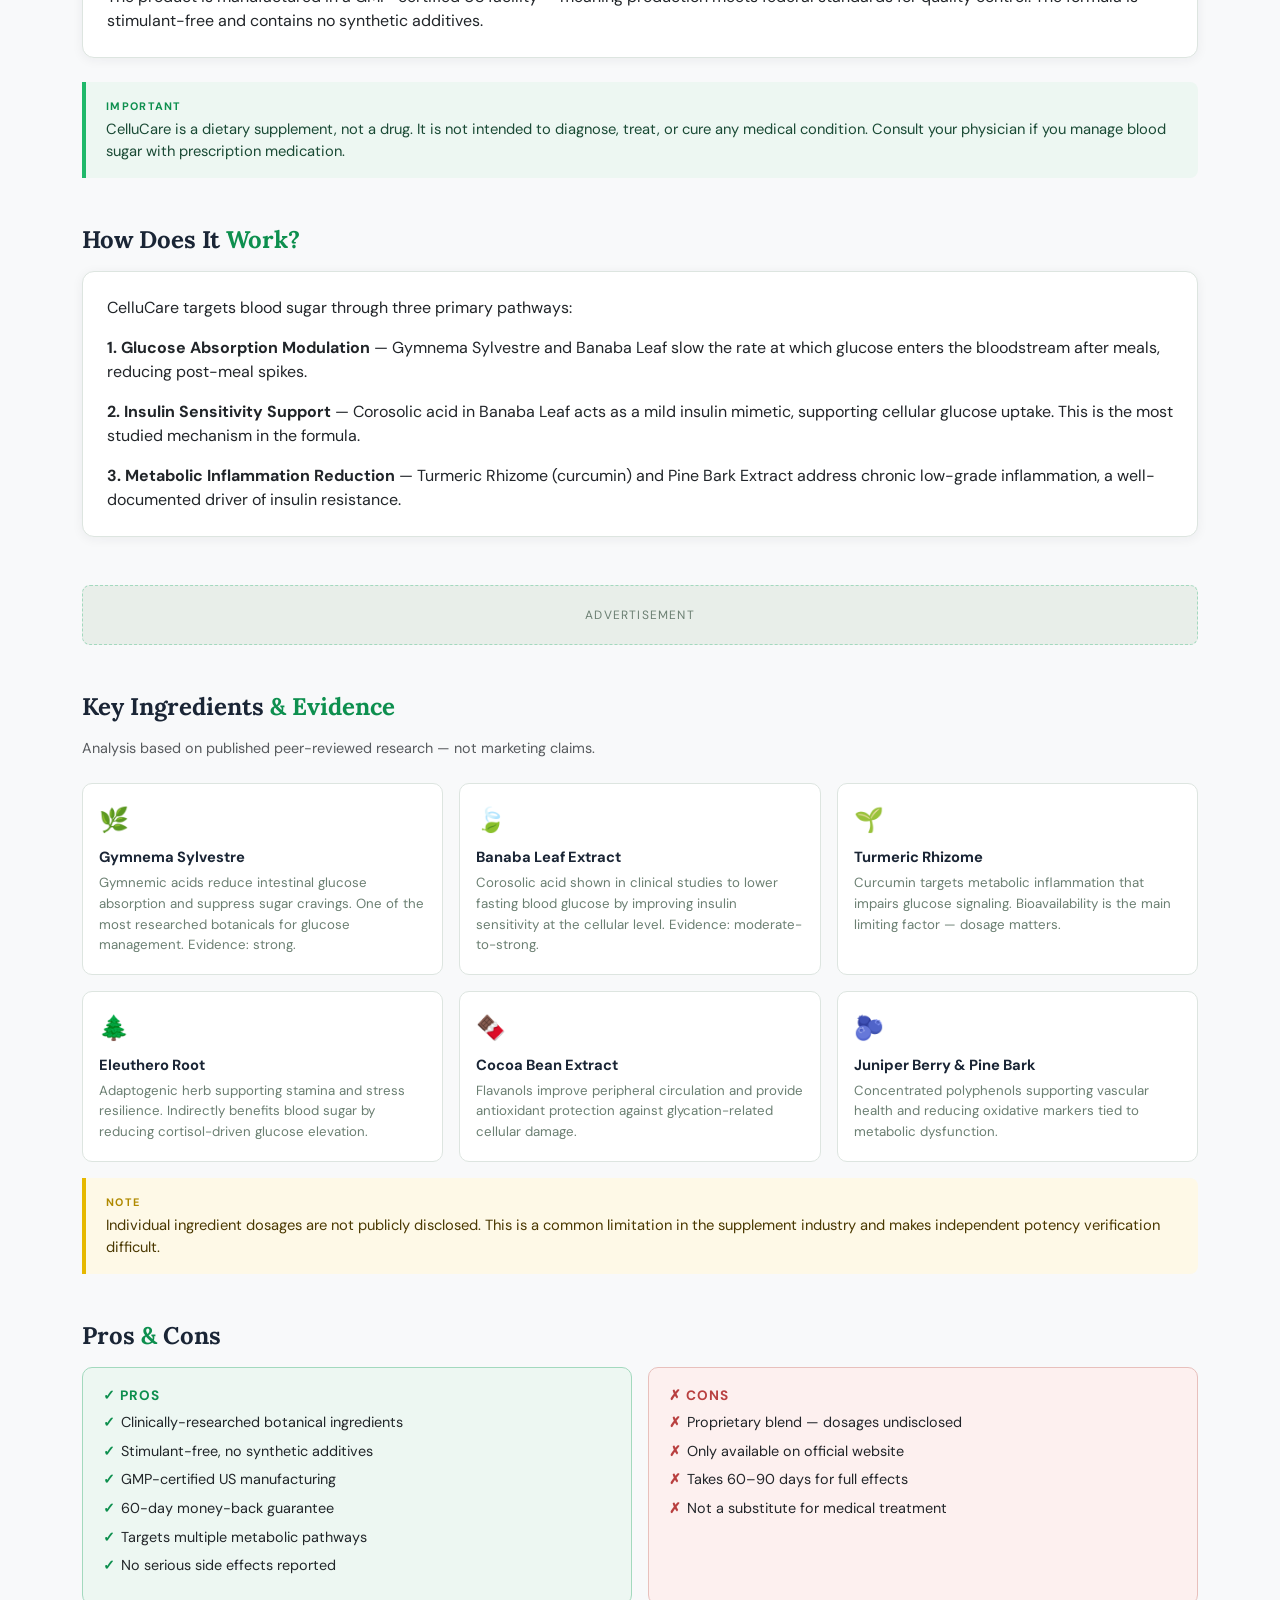
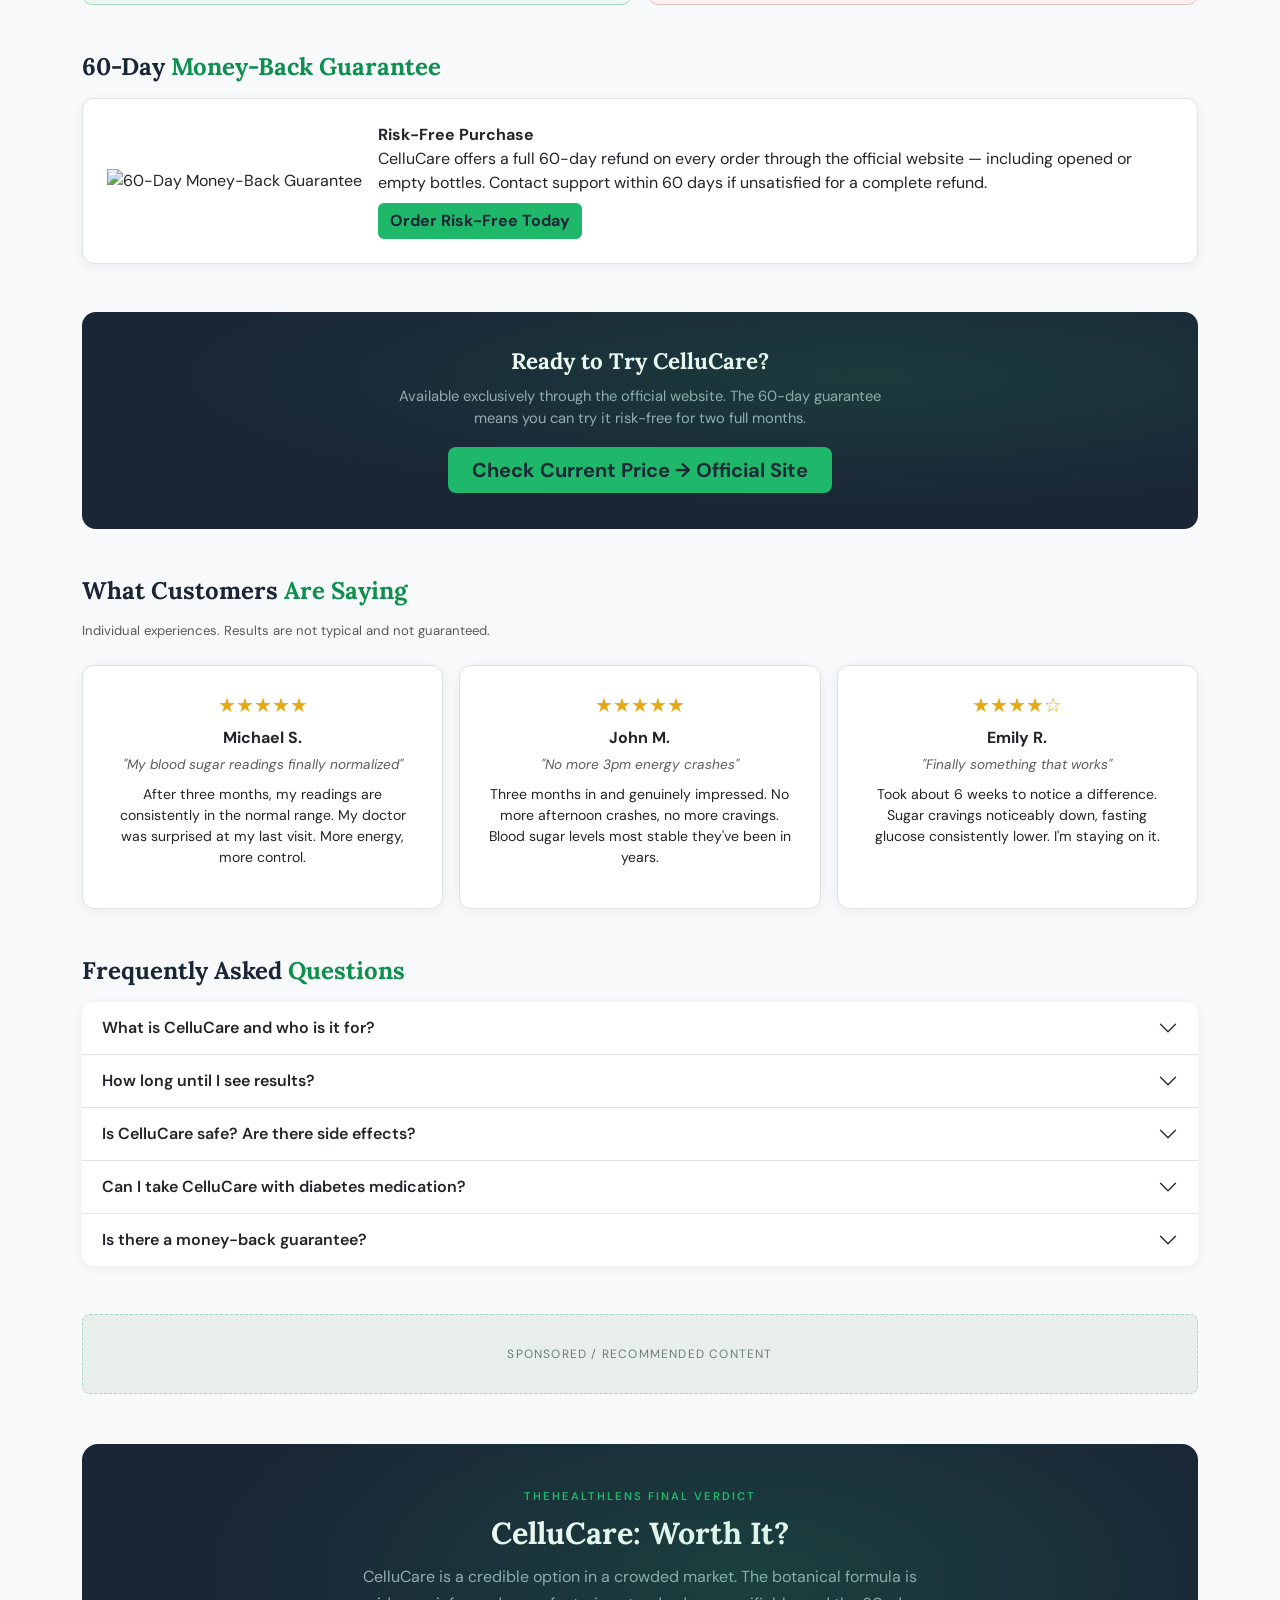
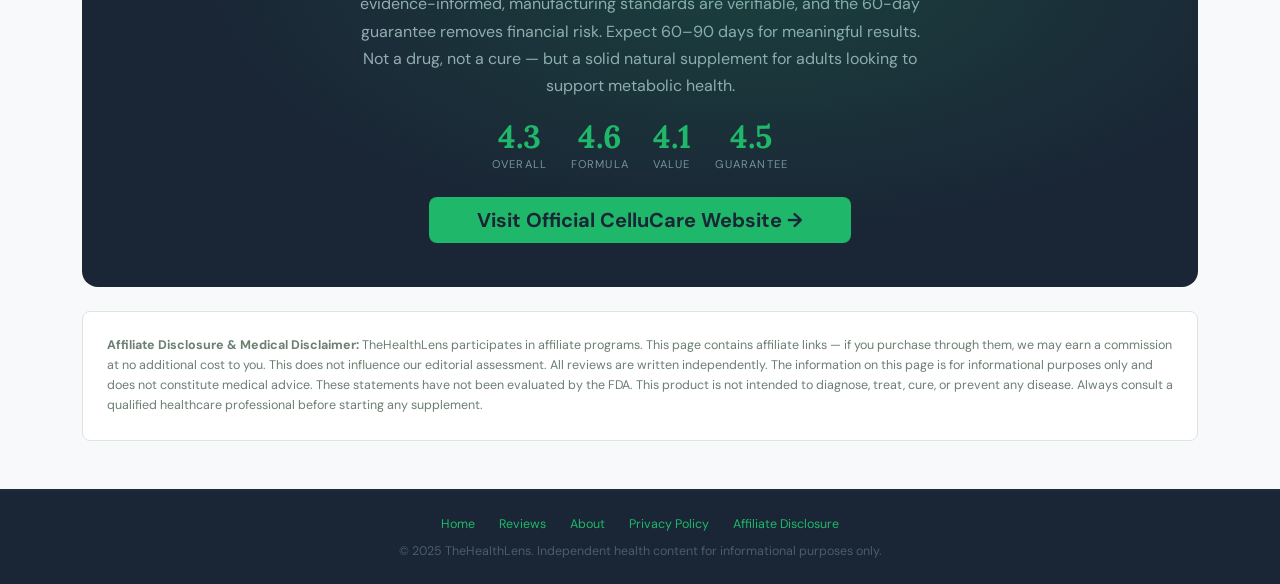
==== commit f724d47d: "feat: initial THL site — design system, cellucare review, and review template" ====
--- a/site/cellucare-review.html
+++ b/site/cellucare-review.html
@@ -168,7 +168,7 @@
       <span>The<span>Health</span>Lens</span>
     </a>
     <span class="nav-label d-none d-md-block">Independent Health Reviews</span>
-    <a href="AFFILIATE_LINK_CELLUCARE" class="btn btn-thl btn-sm fw-bold" rel="nofollow sponsored" target="_blank">Official Site →</a>
+    <a href="https://fac3c7dfv8kd5p98qhwtf2x99n.hop.clickbank.net" class="btn btn-thl btn-sm fw-bold" rel="nofollow sponsored" target="_blank">Official Site →</a>
   </div>
 </nav>
 
@@ -178,6 +178,12 @@
 </div>
 
 <main class="container my-5">
+
+  <!-- AD SLOT: Top Banner -->
+  <div class="ad-slot-container mb-5 text-center" style="background:#e8eee9; border: 1px dashed #a3d9be; border-radius: 8px; padding: 20px; color: #6b7f72; font-size: 0.75rem; text-transform: uppercase; letter-spacing: 0.1em;">
+    <!-- COLE O SCRIPT DO BANNER AQUI -->
+    Advertisement
+  </div>
 
   <!-- HERO: VIDEO + INTRO -->
   <section class="row align-items-center g-4 mb-5">
@@ -198,7 +204,7 @@
         <span class="text-muted" style="font-size:0.82rem;">(1,247 verified reviews)</span>
       </div>
       <p class="mb-4" style="color:#4a5e52;">CelluCare is a plant-based supplement formulated to support stable blood sugar levels and metabolic health — using over 12 clinically-studied botanicals. We analyzed the formula, the evidence, and real user feedback to give you an unbiased verdict.</p>
-      <a href="AFFILIATE_LINK_CELLUCARE" class="btn btn-thl btn-lg fw-bold px-4" rel="nofollow sponsored" target="_blank">Check Current Price → Official Site</a>
+      <a href="https://fac3c7dfv8kd5p98qhwtf2x99n.hop.clickbank.net" class="btn btn-thl btn-lg fw-bold px-4" rel="nofollow sponsored" target="_blank">Check Current Price → Official Site</a>
     </div>
   </section>
 
@@ -228,7 +234,7 @@
         <tr><td>Where to Buy</td><td>Official website only</td></tr>
       </table>
       <div class="text-center mt-4">
-        <a href="AFFILIATE_LINK_CELLUCARE" class="btn btn-thl fw-bold px-4" rel="nofollow sponsored" target="_blank">Visit Official CelluCare Website</a>
+        <a href="https://fac3c7dfv8kd5p98qhwtf2x99n.hop.clickbank.net" class="btn btn-thl fw-bold px-4" rel="nofollow sponsored" target="_blank">Visit Official CelluCare Website</a>
       </div>
     </div>
   </div>
@@ -251,6 +257,12 @@
     <p class="fs-6"><strong>1. Glucose Absorption Modulation</strong> — Gymnema Sylvestre and Banaba Leaf slow the rate at which glucose enters the bloodstream after meals, reducing post-meal spikes.</p>
     <p class="fs-6"><strong>2. Insulin Sensitivity Support</strong> — Corosolic acid in Banaba Leaf acts as a mild insulin mimetic, supporting cellular glucose uptake. This is the most studied mechanism in the formula.</p>
     <p class="fs-6 mb-0"><strong>3. Metabolic Inflammation Reduction</strong> — Turmeric Rhizome (curcumin) and Pine Bark Extract address chronic low-grade inflammation, a well-documented driver of insulin resistance.</p>
+  </div>
+
+  <!-- AD SLOT: In-Article -->
+  <div class="ad-slot-container mb-5 text-center" style="background:#e8eee9; border: 1px dashed #a3d9be; border-radius: 8px; padding: 20px; color: #6b7f72; font-size: 0.75rem; text-transform: uppercase; letter-spacing: 0.1em;">
+    <!-- COLE O SCRIPT DO ANÚNCIO AQUI -->
+    Advertisement
   </div>
 
   <!-- INGREDIENTS -->
@@ -331,7 +343,7 @@
       </div>
       <div class="col">
         <p class="mb-2 fs-6"><strong>Risk-Free Purchase</strong><br>CelluCare offers a full 60-day refund on every order through the official website — including opened or empty bottles. Contact support within 60 days if unsatisfied for a complete refund.</p>
-        <a href="AFFILIATE_LINK_CELLUCARE" class="btn btn-thl fw-bold" rel="nofollow sponsored" target="_blank">Order Risk-Free Today</a>
+        <a href="https://fac3c7dfv8kd5p98qhwtf2x99n.hop.clickbank.net" class="btn btn-thl fw-bold" rel="nofollow sponsored" target="_blank">Order Risk-Free Today</a>
       </div>
     </div>
   </div>
@@ -340,7 +352,7 @@
   <div class="cta-box mb-5">
     <h3>Ready to Try CelluCare?</h3>
     <p>Available exclusively through the official website. The 60-day guarantee means you can try it risk-free for two full months.</p>
-    <a href="AFFILIATE_LINK_CELLUCARE" class="btn btn-thl btn-lg fw-bold px-4" rel="nofollow sponsored" target="_blank">Check Current Price → Official Site</a>
+    <a href="https://fac3c7dfv8kd5p98qhwtf2x99n.hop.clickbank.net" class="btn btn-thl btn-lg fw-bold px-4" rel="nofollow sponsored" target="_blank">Check Current Price → Official Site</a>
   </div>
 
   <!-- TESTIMONIALS -->
@@ -408,6 +420,12 @@
     </div>
   </div>
 
+  <!-- AD SLOT: Native Feed (Taboola/Outbrain) -->
+  <div class="ad-slot-container mb-5 text-center" style="background:#e8eee9; border: 1px dashed #a3d9be; border-radius: 8px; padding: 30px 20px; color: #6b7f72; font-size: 0.75rem; text-transform: uppercase; letter-spacing: 0.1em;">
+    <!-- COLE O SCRIPT DA REDE NATIVA (TABOOLA/OUTBRAIN) AQUI -->
+    Sponsored / Recommended Content
+  </div>
+
   <!-- FINAL VERDICT -->
   <div class="final-verdict">
     <div style="font-size:0.7rem;font-weight:600;letter-spacing:0.18em;text-transform:uppercase;color:var(--emerald);margin-bottom:10px;">TheHealthLens Final Verdict</div>
@@ -419,7 +437,7 @@
       <div class="col-auto fv-score text-center"><div class="num">4.1</div><div class="lbl">Value</div></div>
       <div class="col-auto fv-score text-center"><div class="num">4.5</div><div class="lbl">Guarantee</div></div>
     </div>
-    <a href="AFFILIATE_LINK_CELLUCARE" class="btn btn-thl btn-lg fw-bold px-5" rel="nofollow sponsored" target="_blank">Visit Official CelluCare Website →</a>
+    <a href="https://fac3c7dfv8kd5p98qhwtf2x99n.hop.clickbank.net" class="btn btn-thl btn-lg fw-bold px-5" rel="nofollow sponsored" target="_blank">Visit Official CelluCare Website →</a>
   </div>
 
   <!-- DISCLAIMER -->
